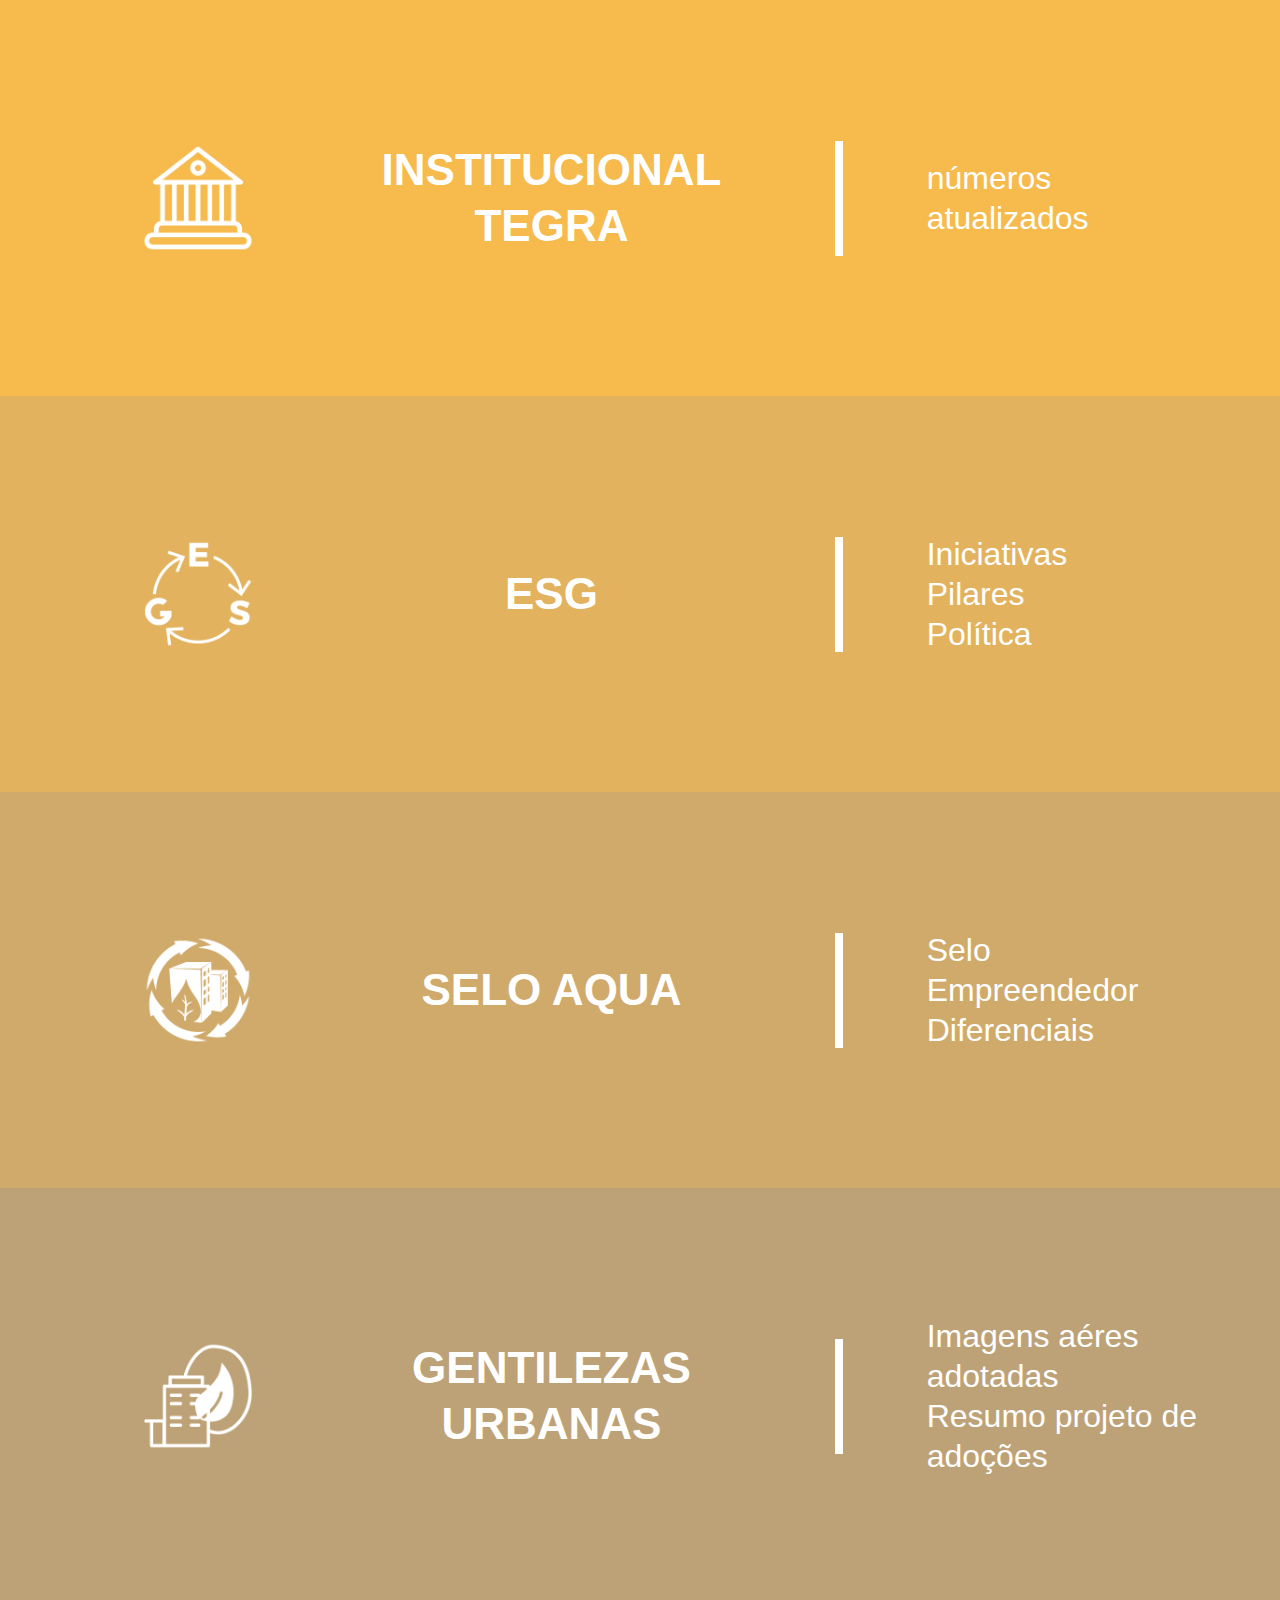
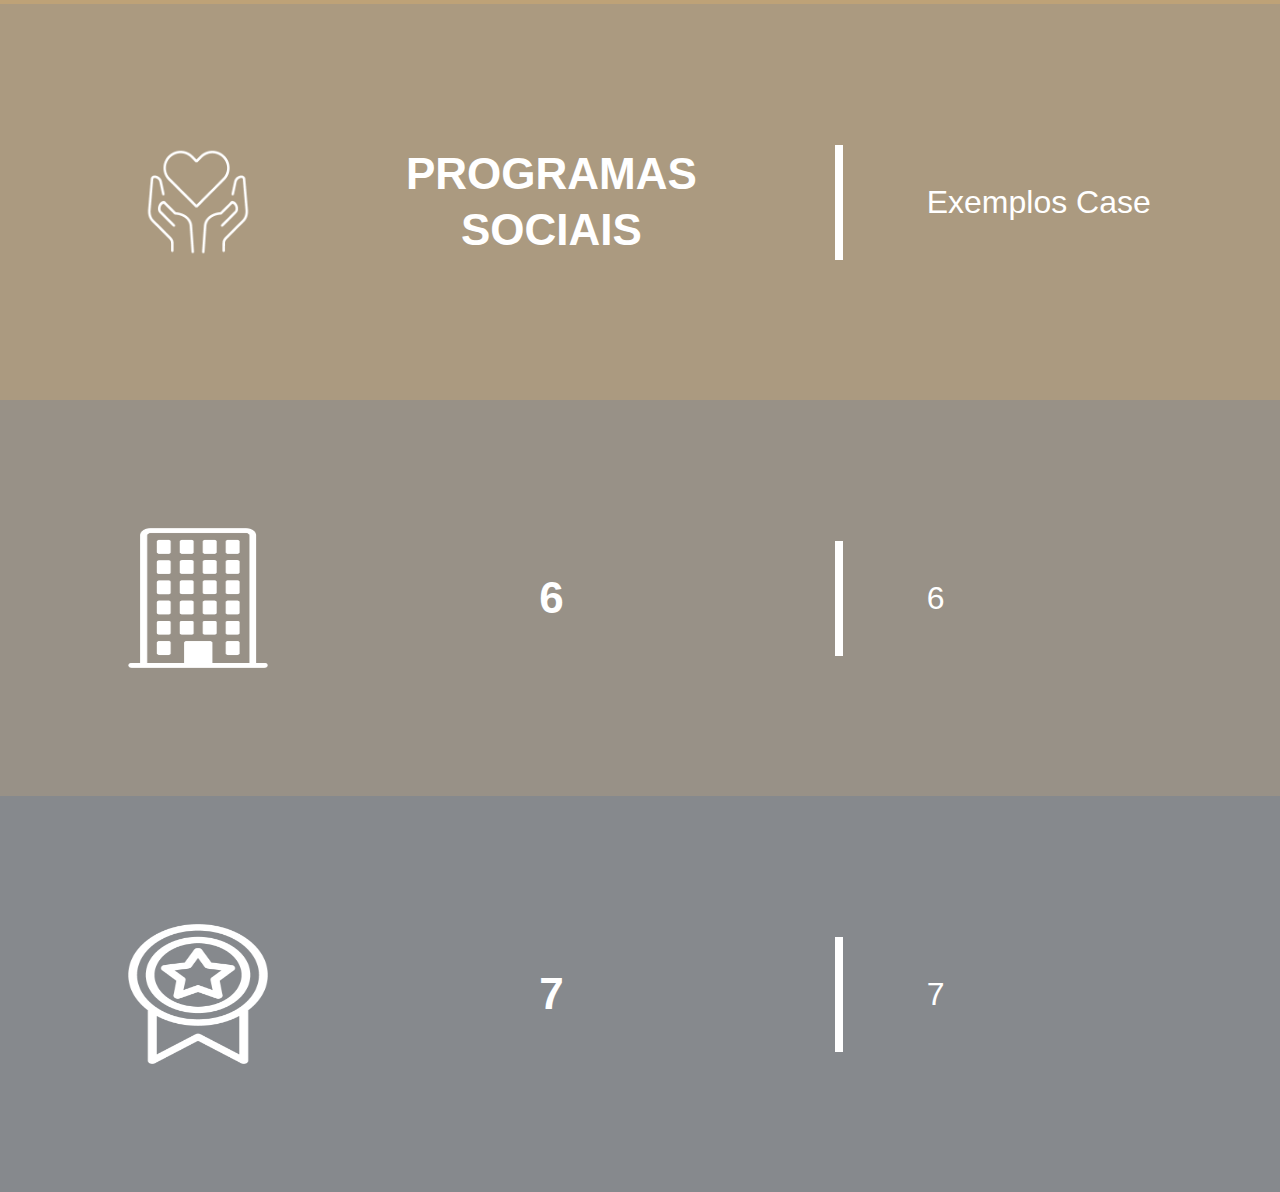
==== index.html @ 043b61dc "estrutura basica" ====
<!DOCTYPE html>
<html>

<head>
  <meta charset="UTF-8" />
  <meta name="viewport" content="width=device-width, initial-scale=1.0" />
  <link rel="stylesheet" href="css/reset.css" />
  <link rel="stylesheet" href="css/global.css" />
  <link rel="stylesheet" href="index.css" />
</head>

<body>
  <header id="menu"></header>
  <main id="home-content"></main>
  <script type="text/javascript">
    localStorage.setItem('ref', './');
  </script>
  <script type="text/javascript" src="js/menu_itens.js"></script>
  <script type="text/javascript" src="js/home.js"></script>
</body>

</html>
---- css/global.css ----
@keyframes enterAnimated {
	from {
		opacity: 0;
		transform: translateY(-3%);
	}
	to {
		opacity: 1;
		transform: translateY(0);
	}
}

body {
  font-family: Arial, Helvetica, sans-serif;
	font-size: 32px;
	line-height: 40px;
  color: white;
}

main {
	position: relative;
	z-index: 1;
	animation: enterAnimated .4s;
	min-height: calc(100vh - 100px);
}

main:not(#home-content) {
	margin-top: 100px;
	padding: 5%;
}

a {
  text-decoration: none;
  color: white;
}
---- index.css ----
ul.home-list li a {
  display: flex;
  width: 100%;
  min-height: 19vh;
  align-items: center;
  justify-content: space-between;
  padding: 10%;
  box-sizing: border-box;
}

.home-list-img {
  display: inline-block;
  height: 140px;
  width: 140px;
}

.home-list-first-text {
  font-size: 44px;
  line-height: 56px;
  text-align: center;
  font-weight: bold;
  text-transform: uppercase;
  width: 45%;
}

.home-list-divider {
  border-right: white solid 8px;
  min-height: 6vh;
  height: 115px;
}

.home-list-second-text {
  width: 27%;
  margin-right: -5%;
  padding-left: 3%;
}
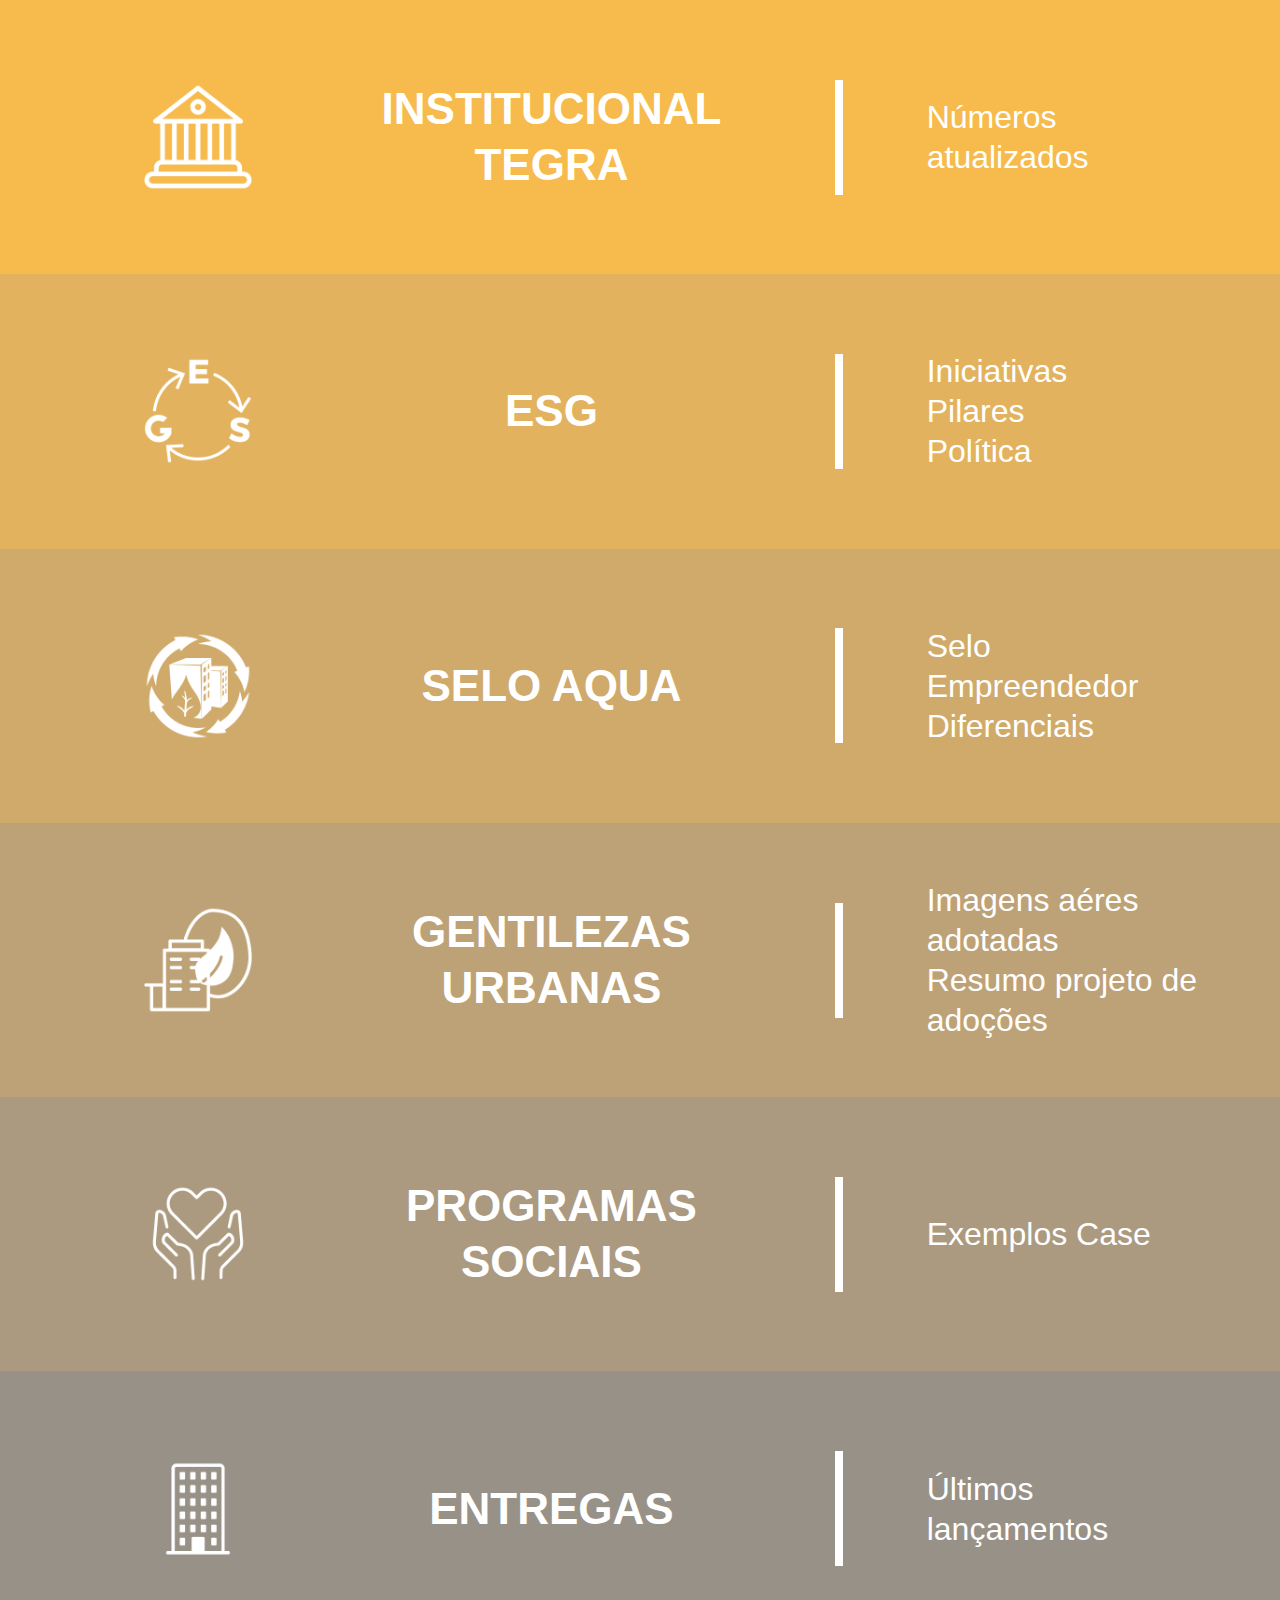
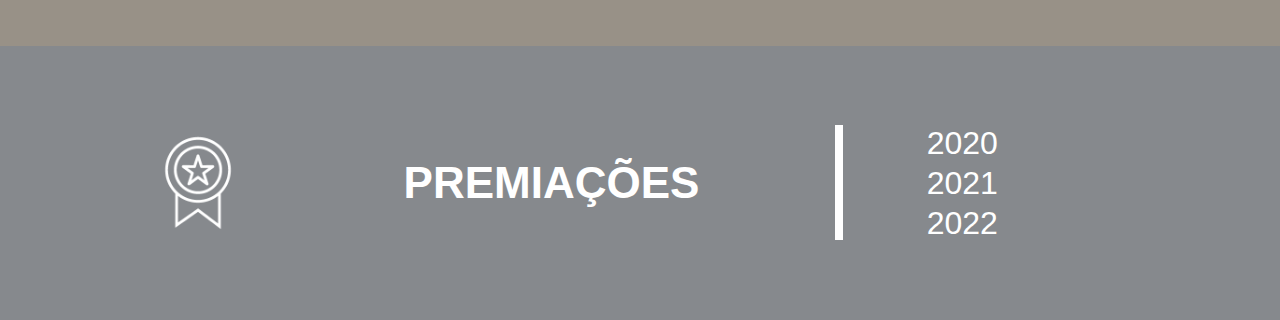
==== commit 380bae5e: "Adicionando screensaver depois de 5min de inatividade" ====
--- a/index.html
+++ b/index.html
@@ -11,12 +11,17 @@
 
 <body>
   <header id="menu"></header>
-  <main id="home-content"></main>
+  <div id="home-screensaver">
+    <img src="assets/images/home/touch500x500.gif" />
+  </div>
+  <main id="home-content">
+  </main>
   <script type="text/javascript">
     localStorage.setItem('ref', './');
   </script>
   <script type="text/javascript" src="js/menu_itens.js"></script>
   <script type="text/javascript" src="js/home.js"></script>
+  <script type="text/javascript" src="js/screensaver.js"></script>
 </body>
 
 </html>--- a/css/global.css
+++ b/css/global.css
@@ -1,9 +1,9 @@
-
 @keyframes enterAnimated {
 	from {
 		opacity: 0;
 		transform: translateY(-3%);
 	}
+
 	to {
 		opacity: 1;
 		transform: translateY(0);
@@ -11,25 +11,184 @@
 }
 
 body {
-  font-family: Arial, Helvetica, sans-serif;
+	font-family: 'Montserrat', Arial, Helvetica, sans-serif;
 	font-size: 32px;
 	line-height: 40px;
-  color: white;
+	color: white;
 }
 
 main {
 	position: relative;
 	z-index: 1;
 	animation: enterAnimated .4s;
-	min-height: calc(100vh - 100px);
+	min-height: calc(100vh - 200px);
 }
 
 main:not(#home-content) {
-	margin-top: 100px;
-	padding: 5%;
+	margin-top: 80px;
+	padding: 80px 56px;
 }
 
 a {
-  text-decoration: none;
-  color: white;
+	text-decoration: none;
+	color: white;
 }
+
+strong {
+	font-weight: bold;
+}
+
+.container {
+	display: block;
+	margin: 0 auto;
+	width: 700px;
+}
+
+.video,
+.label {
+	display: block;
+}
+
+.video {
+	width: 88%;
+	margin: 16px auto;
+}
+
+.label {
+	font-size: 18px;
+	margin: 0 auto;
+}
+
+.title-img {
+	display: block;
+	margin: 0 auto;
+	height: 140px;
+}
+
+.title-text {
+	display: block;
+	margin: 32px auto;
+	font-weight: bold;
+	text-transform: uppercase;
+	font-size: 46px;
+	text-align: center;
+}
+
+.title-divider {
+	display: block;
+	margin: 0 auto;
+	border-bottom: 8px solid white;
+	width: 520px;
+}
+
+.subtitle-text {
+	font-weight: bold;
+	text-transform: uppercase;
+	font-size: 40px;
+	display: flex;
+	justify-content: flex-start;
+	align-items: center;
+	margin: 32px 0 8px 0;
+}
+
+.default-title {
+	font-weight: bold;
+	text-transform: uppercase;
+	font-size: 44px;
+	margin: 40px 0;
+	line-height: 56px;
+}
+
+.undeline-text {
+	display: inline-block;
+	font-weight: bold;
+	text-transform: uppercase;
+	font-size: 32px;
+	line-height: 80px;
+	border-bottom: white 4px solid;
+}
+
+.picture {
+	width: 100%;
+	margin-top: 40px;
+	margin-bottom: 40px;
+}
+
+.picture img {
+	width: 100%;
+}
+
+.picture figcaption {
+	font-size: 18px;
+}
+
+.counter,
+.counter-small {
+	display: inline-block;
+	background-color: white;
+	text-align: center;
+	border-radius: 50%;
+}
+
+.counter {
+	font-size: 40px;
+	height: 65px;
+	line-height: 66px;
+	width: 65px;
+	margin-right: 24px;
+}
+
+.counter-small {
+	font-size: 24px;
+	height: 32px;
+	line-height: 32px;
+	width: 32px;
+	margin-right: 16px;
+}
+
+.default-list,
+.secondary-list,
+.simple-list,
+.counter-list {
+	line-height: 48px;
+	margin-bottom: 16px;
+}
+
+.default-list {
+	list-style-type: disc;
+	margin-top: 24px;
+	margin-left: 26px;
+}
+
+.default-list li {
+	margin: 32px 0;
+}
+
+.secondary-list {
+	margin-left: -8px;
+}
+
+.secondary-list > li::before {
+  content: "-";
+	margin-right: 12px;
+}
+
+.simple-list li {
+	margin: 24px 0;
+	display: flex;
+	align-items: center;
+}
+
+ul ul.default-list {
+	margin-top: 0;
+	margin-left: 120px;
+}
+
+.counter-list li div {
+	display: flex;
+	align-items: center;
+}
+
+.counter-list li div span {
+	min-width: 65px;
+}--- a/index.css
+++ b/index.css
@@ -1,11 +1,24 @@
+#home-screensaver {
+  position: fixed;
+  top: 0;
+  left: 0;
+  right: 0;
+  bottom: 0;
+  display: none;
+  justify-content: center;
+  align-items: center;
+  background-color: rgba(0, 0, 0, .5);
+  z-index: 2;
+}
+
 ul.home-list li a {
   display: flex;
   width: 100%;
-  min-height: 19vh;
   align-items: center;
   justify-content: space-between;
-  padding: 10%;
+  padding: 5% 10%;
   box-sizing: border-box;
+  height: 274.3px;
 }
 
 .home-list-img {
